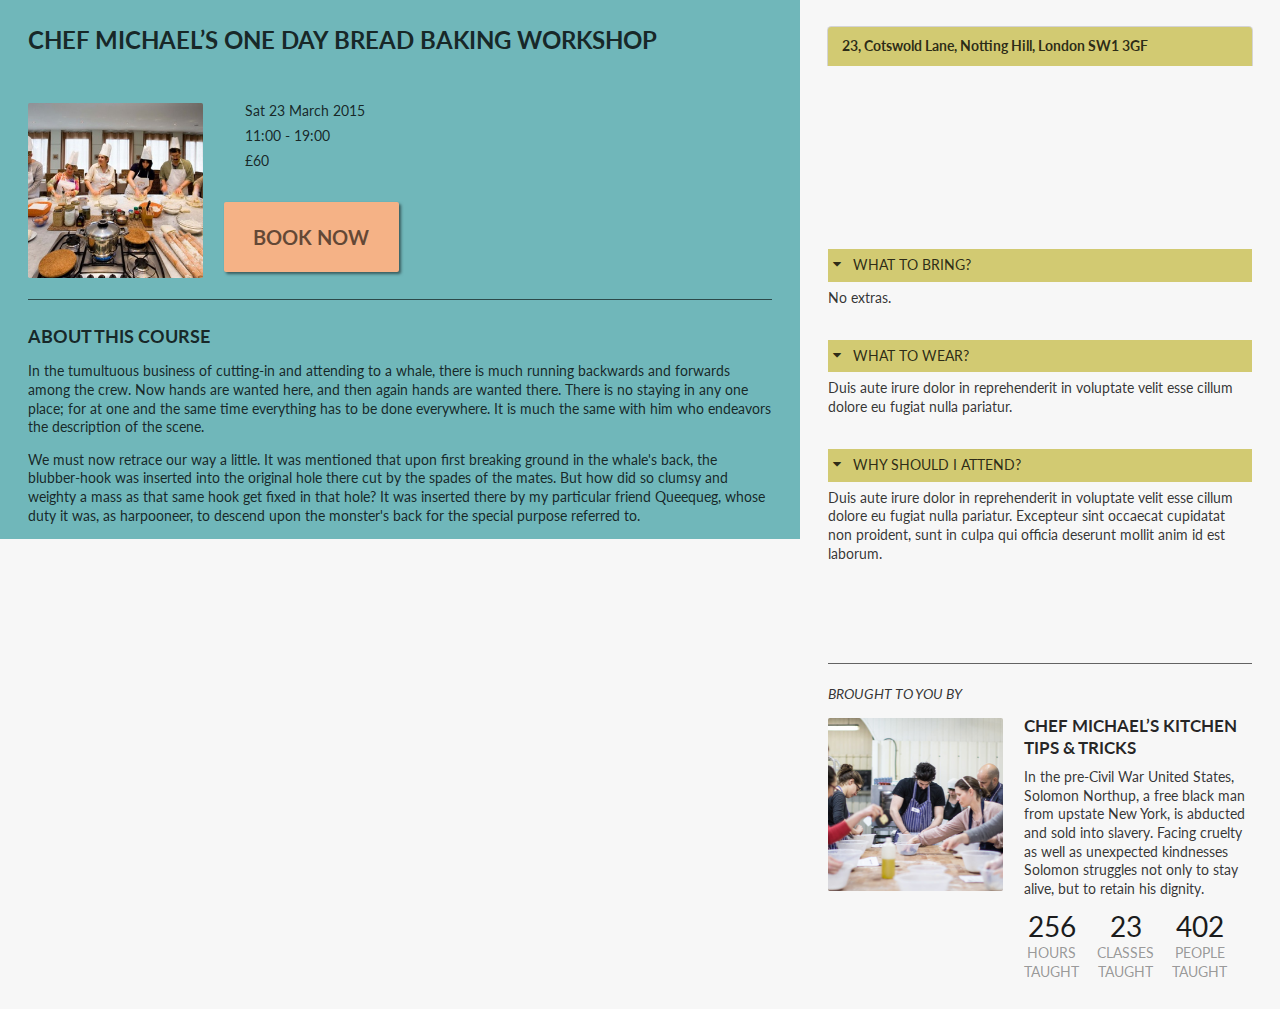
==== index.html @ 4d15e2ea "Initial commit" ====
<!DOCTYPE html>
<html>
<head>
  <!-- Standard Meta -->
  <meta charset="utf-8" />
  <meta http-equiv="X-UA-Compatible" content="IE=edge,chrome=1" />
  <meta name="viewport" content="width=device-width, initial-scale=1.0, maximum-scale=1.0">

  <!-- Site Properities -->
  <title>Courseiam - The obvious choice</title>

  <link rel="stylesheet" type="text/css" href="css/semantic.css">
  <link rel="stylesheet" type="text/css" href="css/courseiam.css">

  <script src="https://ajax.googleapis.com/ajax/libs/jquery/1.11.2/jquery.min.js"></script>
  <script src="js/semantic.js"></script>
  <script src="js/courseiam.js"></script>
</head>

<body id="home">
    
    <!-- SIDEBAR -->
    <div id="m-menu" class="ui left thin vertical inverted labeled icon sidebar menu">
        <a class="item">
            <i class="home icon"></i>
            Home
        </a>
    </div>

    <!-- CONTENT -->
    <div class="ui pusher stackable padded grid">
        <!-- LEFT CONTENT -->
        <div class="ten wide column __blue">
            <div class="ui items">
                <h2 class="ui header">CHEF MICHAEL’S ONE DAY BREAD BAKING WORKSHOP</h2>
                        <br>
                <div class="item">
                    <div class="image">
                        <img src="img/cooking300.png">
                    </div>
                    <div class="content">
                        <div class="ui list">
                            <div class="item">
                                <a><i class="calendar icon"></i>Sat 23 March 2015</a>
                            </div>
                            <div class="item">

                                <a><i class="clock icon"></i>11:00 - 19:00</a>
                            </div>
                            <div class="item">
                                <a><i class="money icon"></i>£60</a>
                            </div>
                        </div>
                        <br>
                        <div class="item">
                            <a><div id="m-btn" class="massive ui button book-now">BOOK NOW</div></a>
                        </div>
                    </div> <!-- .content -->
                </div> <!-- .item -->
            </div> <!-- .ui.items -->

            <!-- <div class="ui celled grid">
                <div class="row">
                    <div class="sixteen wide column">
                    <h2 class="ui header">CHEF MICHAEL’S ONE DAY BREAD BAKING WORKSHOP</h2>
                    </div>
                </div>
                <div class="row">
                    <div class="four wide column">
                        <img class="ui image" src="https://placekitten.com/g/250/250">
                    </div>
                    <div class="twelve wide column">
                        <div class="ui vertical menu __details ">
                            <div class="item">
                                <a><i class="calendar icon"></i>Sat 23 March 2015</a>
                            </div>
                            <div class="item">

                                <a><i class="clock icon"></i>11:00 - 19:00</a>
                            </div>
                            <div class="item">
                                <a><i class="money icon"></i>£60</a>
                            </div>
                            <div class="item">
                                <a><div id="m-btn" class="massive ui button book-now">BOOK NOW</div></a>
                            </div>
                        </div>
                    </div>
                </div>
            </div> -->
            <div class="ui divider"></div>
            <h3 class="ui header">ABOUT THIS COURSE</h3>
            <p>In the tumultuous business of cutting-in and attending to a whale, there is much running backwards and forwards among the crew. Now hands are wanted here, and then again hands are wanted there. There is no staying in any one place; for at one and the same time everything has to be done everywhere. It is much the same with him who endeavors the description of the scene. </p>

            <p>We must now retrace our way a little. It was mentioned that upon first breaking ground in the whale's back, the blubber-hook was inserted into the original hole there cut by the spades of the mates. But how did so clumsy and weighty a mass as that same hook get fixed in that hole? It was inserted there by my particular friend Queequeg, whose duty it was, as harpooneer, to descend upon the monster's back for the special purpose referred to. </p>
        </div> <!-- .column -->

        <!-- END OF LEFT CONTENT -->


        <!-- RIGHT CONTENT -->
        <div class="six wide column">
            <h5 class="ui top attached header address">23, Cotswold Lane, Notting Hill, London SW1 3GF</h5>
            <div class="ui attached segment map">
              <div class="gmap"></div>
            </div>
            <div class="ui style fluid accordion">
                <div class="active title __gold">
                    <i class="dropdown icon"></i>
                    WHAT TO BRING?
                </div>
                <div class="active content">
                    <p>No extras.</p>
                </div>
                <br>
                <div class="active title __gold">
                    <i class="dropdown icon"></i>
                    WHAT TO WEAR?
                </div>
                <div class="active content">
                    <p>Duis aute irure dolor in reprehenderit in voluptate velit esse
                    cillum dolore eu fugiat nulla pariatur.</p>
                </div>
                <br>
                <div class="active title __gold">
                    <i class="dropdown icon"></i>
                    WHY SHOULD I ATTEND?
                </div>
                <div class="active content">
                    <p>Duis aute irure dolor in reprehenderit in voluptate velit esse
                    cillum dolore eu fugiat nulla pariatur. Excepteur sint occaecat cupidatat non
                    proident, sunt in culpa qui officia deserunt mollit anim id est laborum.</p>
                </div>
            </div> 
            <!-- END OF ACCORDION -->

            <div class="ui divider" style="margin-top: 100px"></div>
            
            <!-- BROUGHT TO YOU BY -->
            <div class="ui items">
                <p><em>BROUGHT TO YOU BY</em></p>
                <div class="item">
                    <div class="image">
                        <img src="img/chef.png">
                    </div>
                    <div class="content">
                        <a class="header">CHEF MICHAEL’S KITCHEN TIPS & TRICKS</a>
                        <div class="description">
                            In the pre-Civil War United States, Solomon Northup, a free black man from upstate New York, is abducted and sold into slavery. Facing cruelty as well as unexpected kindnesses Solomon struggles not only to stay alive, but to retain his dignity.
                        </div>
                        <div class="ui tiny statistic">
                            <div class="value">256</div>
                            <div class="label">HOURS <br>TAUGHT</div>
                        </div>
                        <div class="ui tiny statistic">
                            <div class="value">23</div>
                            <div class="label">CLASSES <br>TAUGHT</div>
                        </div>
                        <div class="ui tiny statistic">
                            <div class="value">402</div>
                            <div class="label">PEOPLE <br>TAUGHT</div>
                        </div>
                    </div> <!-- .content -->
                </div> <!-- .item -->
            </div> <!-- .ui.items -->
        </div> <!-- .column -->
    </div> <!-- .ui.pusher.grid -->

</body>
</html>
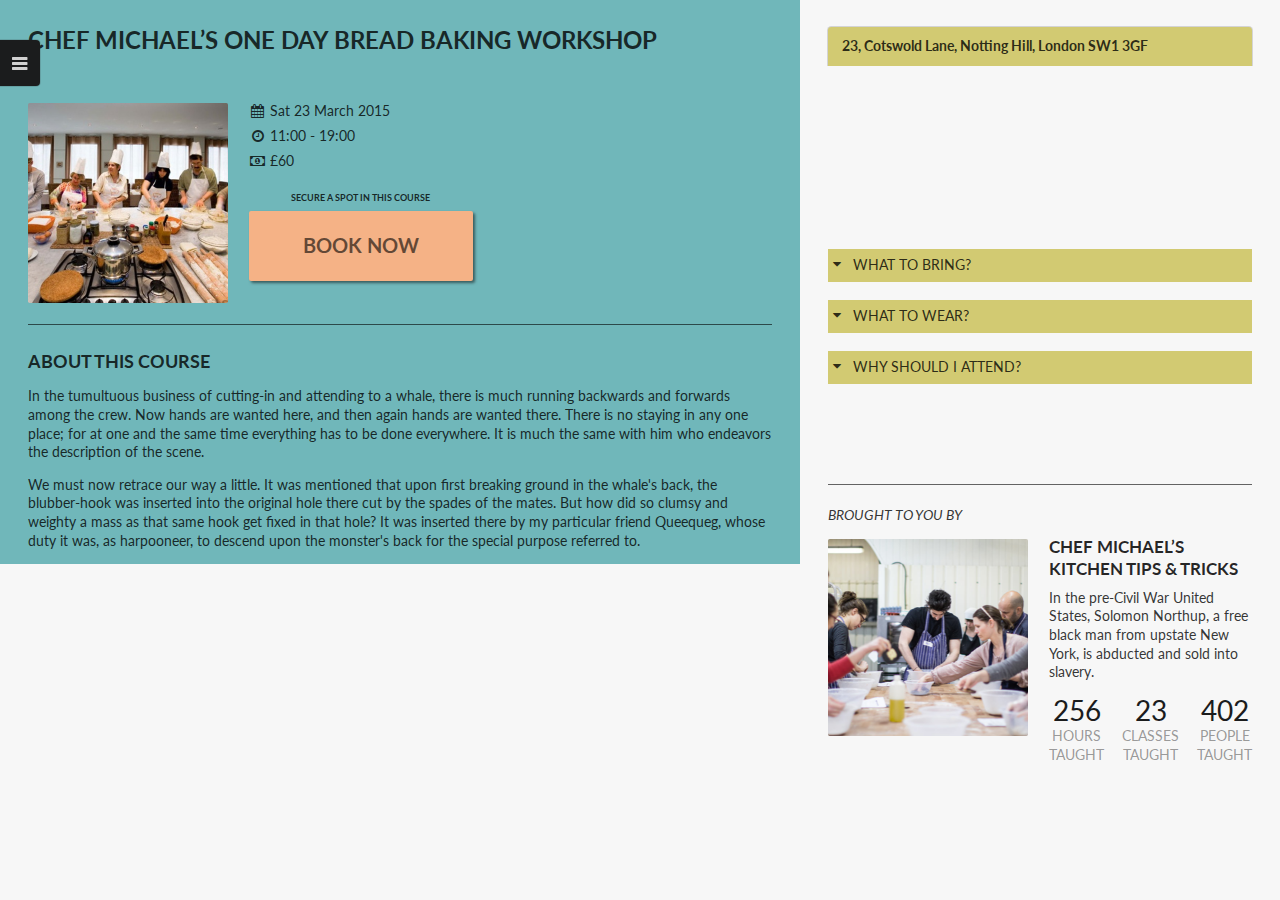
==== commit ab213873: "Fixed accordion + minor improvements" ====
--- a/index.html
+++ b/index.html
@@ -12,6 +12,7 @@
   <link rel="stylesheet" type="text/css" href="css/semantic.css">
   <link rel="stylesheet" type="text/css" href="css/courseiam.css">
 
+
   <script src="https://ajax.googleapis.com/ajax/libs/jquery/1.11.2/jquery.min.js"></script>
   <script src="js/semantic.js"></script>
   <script src="js/courseiam.js"></script>
@@ -25,6 +26,9 @@
             <i class="home icon"></i>
             Home
         </a>
+    </div>
+    <div id="m-btn" class="ui black big launch right attached fixed button">
+        <i class="content icon"></i>
     </div>
 
     <!-- CONTENT -->
@@ -51,43 +55,17 @@
                                 <a><i class="money icon"></i>£60</a>
                             </div>
                         </div>
-                        <br>
+                        <!-- <br> -->
+                        <div class="item secure">
+                                <h6 class="secure-spot">SECURE A SPOT IN THIS COURSE</h6>
+                            </div>
                         <div class="item">
-                            <a><div id="m-btn" class="massive ui button book-now">BOOK NOW</div></a>
+                            <a><div class="massive ui button book-now">BOOK NOW</div></a>
                         </div>
                     </div> <!-- .content -->
                 </div> <!-- .item -->
             </div> <!-- .ui.items -->
 
-            <!-- <div class="ui celled grid">
-                <div class="row">
-                    <div class="sixteen wide column">
-                    <h2 class="ui header">CHEF MICHAEL’S ONE DAY BREAD BAKING WORKSHOP</h2>
-                    </div>
-                </div>
-                <div class="row">
-                    <div class="four wide column">
-                        <img class="ui image" src="https://placekitten.com/g/250/250">
-                    </div>
-                    <div class="twelve wide column">
-                        <div class="ui vertical menu __details ">
-                            <div class="item">
-                                <a><i class="calendar icon"></i>Sat 23 March 2015</a>
-                            </div>
-                            <div class="item">
-
-                                <a><i class="clock icon"></i>11:00 - 19:00</a>
-                            </div>
-                            <div class="item">
-                                <a><i class="money icon"></i>£60</a>
-                            </div>
-                            <div class="item">
-                                <a><div id="m-btn" class="massive ui button book-now">BOOK NOW</div></a>
-                            </div>
-                        </div>
-                    </div>
-                </div>
-            </div> -->
             <div class="ui divider"></div>
             <h3 class="ui header">ABOUT THIS COURSE</h3>
             <p>In the tumultuous business of cutting-in and attending to a whale, there is much running backwards and forwards among the crew. Now hands are wanted here, and then again hands are wanted there. There is no staying in any one place; for at one and the same time everything has to be done everywhere. It is much the same with him who endeavors the description of the scene. </p>
@@ -109,7 +87,7 @@
                     <i class="dropdown icon"></i>
                     WHAT TO BRING?
                 </div>
-                <div class="active content">
+                <div class="content">
                     <p>No extras.</p>
                 </div>
                 <br>
@@ -117,7 +95,7 @@
                     <i class="dropdown icon"></i>
                     WHAT TO WEAR?
                 </div>
-                <div class="active content">
+                <div class="content">
                     <p>Duis aute irure dolor in reprehenderit in voluptate velit esse
                     cillum dolore eu fugiat nulla pariatur.</p>
                 </div>
@@ -126,7 +104,7 @@
                     <i class="dropdown icon"></i>
                     WHY SHOULD I ATTEND?
                 </div>
-                <div class="active content">
+                <div class="content">
                     <p>Duis aute irure dolor in reprehenderit in voluptate velit esse
                     cillum dolore eu fugiat nulla pariatur. Excepteur sint occaecat cupidatat non
                     proident, sunt in culpa qui officia deserunt mollit anim id est laborum.</p>
@@ -146,7 +124,7 @@
                     <div class="content">
                         <a class="header">CHEF MICHAEL’S KITCHEN TIPS & TRICKS</a>
                         <div class="description">
-                            In the pre-Civil War United States, Solomon Northup, a free black man from upstate New York, is abducted and sold into slavery. Facing cruelty as well as unexpected kindnesses Solomon struggles not only to stay alive, but to retain his dignity.
+                            In the pre-Civil War United States, Solomon Northup, a free black man from upstate New York, is abducted and sold into slavery. 
                         </div>
                         <div class="ui tiny statistic">
                             <div class="value">256</div>
--- a/css/courseiam.css
+++ b/css/courseiam.css
@@ -9,6 +9,7 @@
 .gmap {
     width: 100%;
 }
+
 iframe {
     height:inherit;
     width:inherit;
@@ -21,8 +22,39 @@
   margin-bottom: 1rem;
 }
 
+.secure {
+  margin-left: 3rem;
+}
+.secure-spot {
+  margin-bottom: 0.5rem;
+}
 
-/*overriding semantic.css*/
+
+.ui.massive.button.book-now {
+  font-size: 1.4rem;
+  width: 16rem;
+  padding-top: 1.8rem;
+  padding-bottom: 1.8rem;
+  background: #F5B286;
+  box-shadow: 2px 2px 3px 0px rgba(0,0,0,0.50);
+  border-radius: 2px;
+}
+
+.fixed.launch.button {
+position: fixed;
+top: 40px;
+left: -1px;
+width: 40px;
+height: auto;
+white-space: nowrap;
+overflow: hidden;
+}
+
+/*============================
+
+  Overriding semantic.css
+
+============================*/
 
 .ui.grid > .column:not(.row) {
 padding-top: 2rem;
@@ -43,15 +75,6 @@
   box-shadow: none;
 }
 
-.ui.massive.button.book-now {
-  font-size: 1.4rem;
-  padding-top: 1.8rem;
-  padding-bottom: 1.8rem;
-  background: #F5B286;
-  box-shadow: 2px 2px 3px 0px rgba(0,0,0,0.50);
-  border-radius: 2px;
-}
-
 .ui.attached.header.address {
   background-color: #D2CA72;
 }
@@ -59,3 +82,7 @@
 .ui.vertical.menu.__details {
   background-color: #70B7BA;
 }
+
+.ui.items > .item > .image:not(.ui) {
+width: 200px;
+}
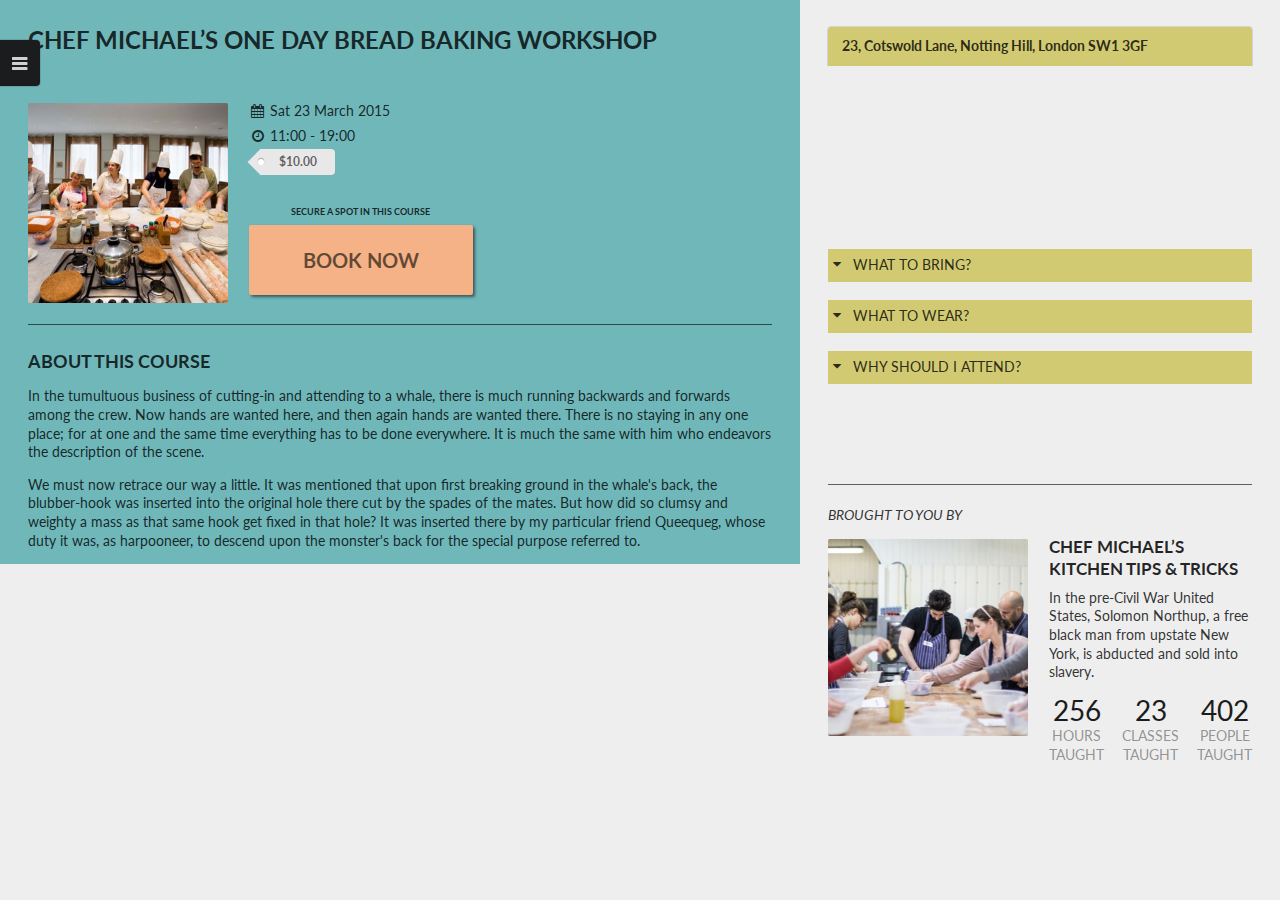
==== commit 3834b67e: "Added homepage, all images are now 300x300" ====
--- a/index.html
+++ b/index.html
@@ -51,8 +51,10 @@
 
                                 <a><i class="clock icon"></i>11:00 - 19:00</a>
                             </div>
-                            <div class="item">
-                                <a><i class="money icon"></i>£60</a>
+                            <div class="ui tag labels">
+                              <a class="ui label">
+                                $10.00
+                              </a>
                             </div>
                         </div>
                         <!-- <br> -->
@@ -119,7 +121,7 @@
                 <p><em>BROUGHT TO YOU BY</em></p>
                 <div class="item">
                     <div class="image">
-                        <img src="img/chef.png">
+                        <img src="img/chef300.png">
                     </div>
                     <div class="content">
                         <a class="header">CHEF MICHAEL’S KITCHEN TIPS & TRICKS</a>
--- a/css/courseiam.css
+++ b/css/courseiam.css
@@ -1,3 +1,7 @@
+body.pushable > .pusher {
+  background-color: #eee;
+}
+
 .__gold {
   background-color: #D2CA72;
 }
@@ -50,6 +54,10 @@
 overflow: hidden;
 }
 
+/*img.hidden.content {
+  opacity: 0.8;
+}*/
+
 /*============================
 
   Overriding semantic.css
